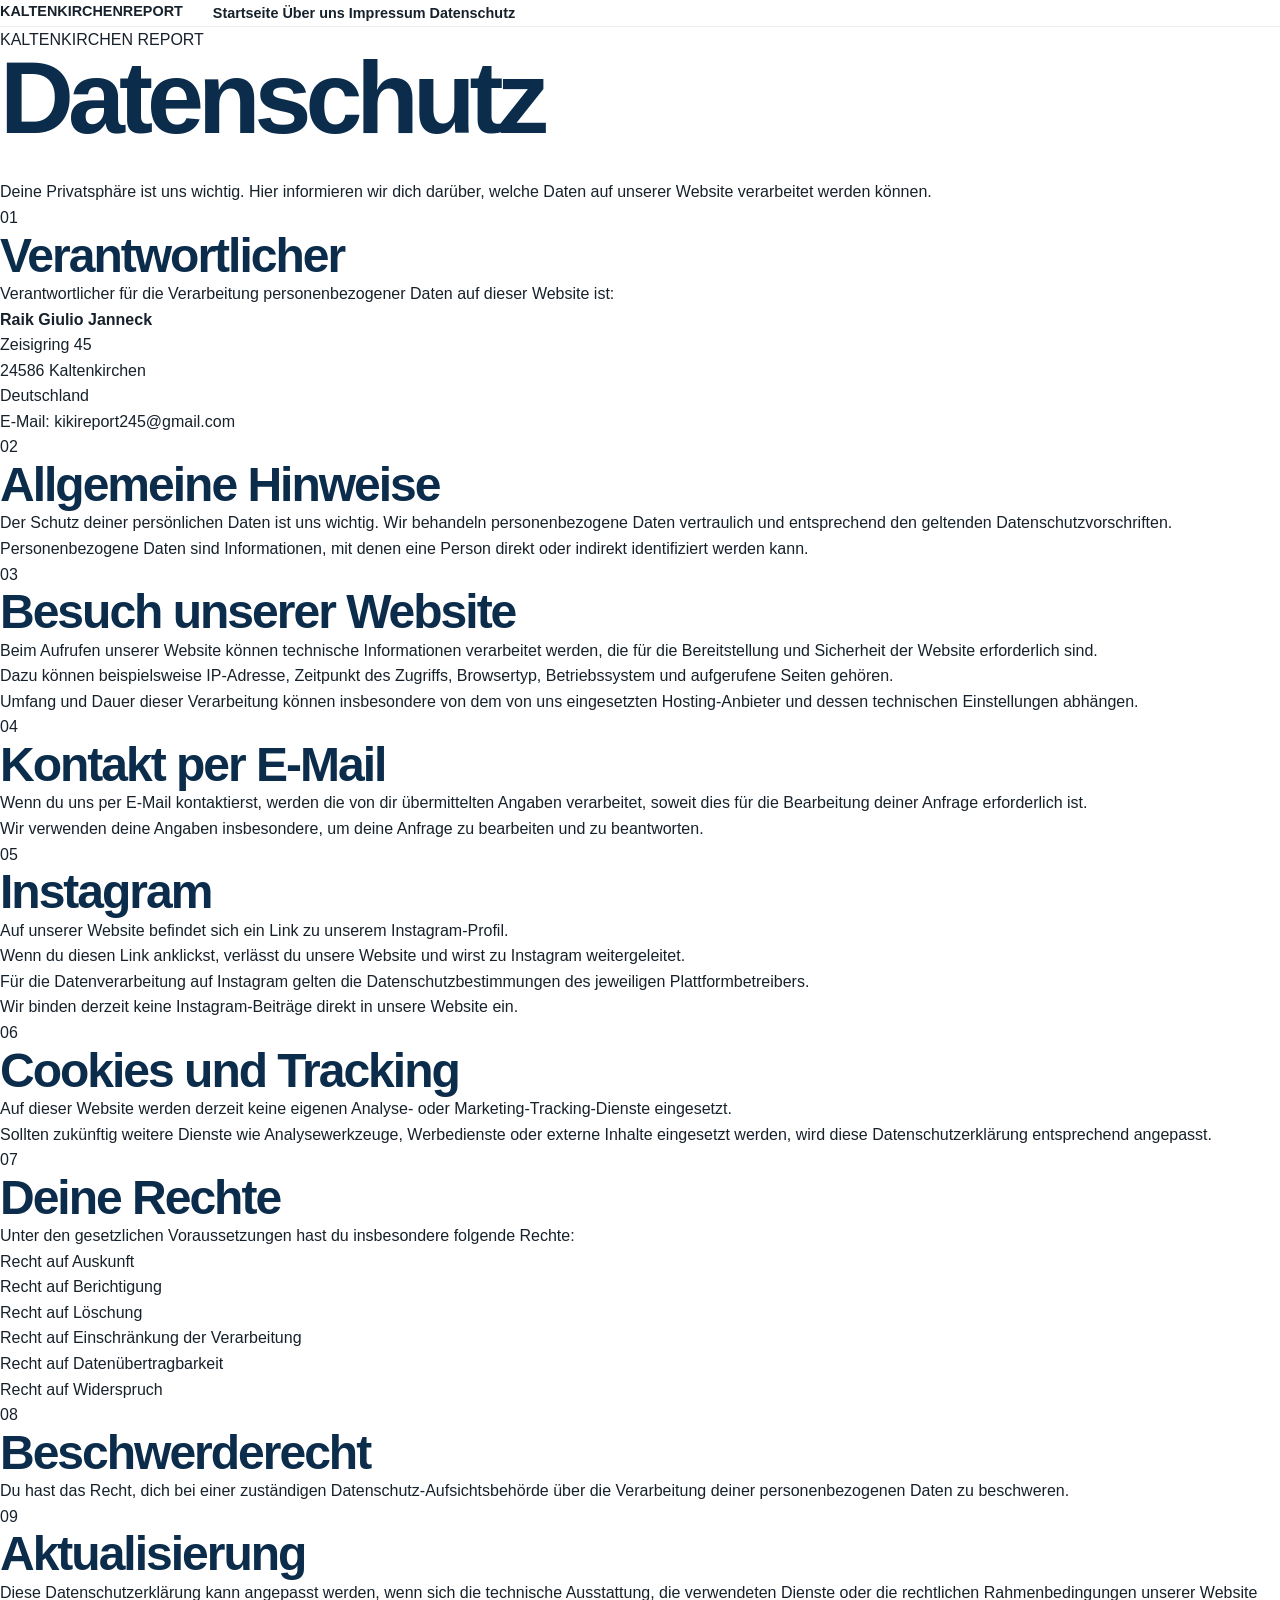
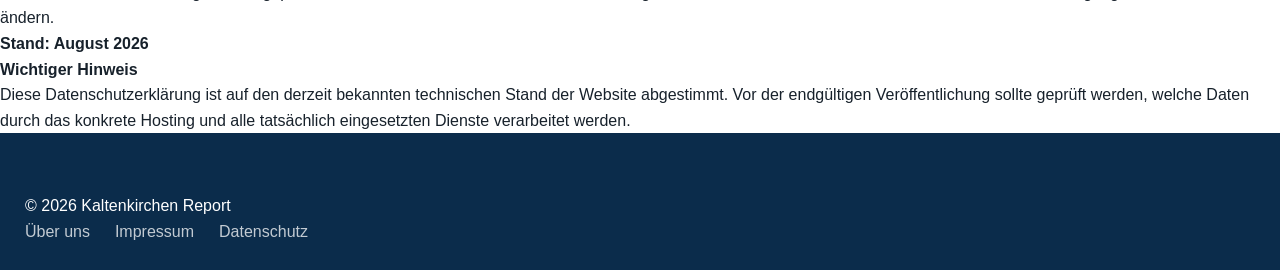
==== datenschutz.html @ b74b1dae "Add files via upload" ====
<!DOCTYPE html>
<html lang="de">

<head>

    <meta charset="UTF-8">
    <meta name="viewport" content="width=device-width, initial-scale=1.0">

    <title>Datenschutz | Kaltenkirchen Report</title>

    <meta
        name="description"
        content="Datenschutzerklärung des Kaltenkirchen Report."
    >

    <link rel="stylesheet" href="Kaltenkirchen_report.css">

</head>

<body>

    <!-- NAVIGATION -->
    <header class="site-header">

        <nav class="navbar">

            <a href="index.html" class="nav-logo">
                KALTENKIRCHEN<span>REPORT</span>
            </a>

            <div class="nav-links">

                <a href="index.html">
                    Startseite
                </a>

                <a href="ueber-uns.html">
                    Über uns
                </a>

                <a href="impressum.html">
                    Impressum
                </a>

                <a href="datenschutz.html" class="active">
                    Datenschutz
                </a>

            </div>

        </nav>

    </header>


    <!-- HAUPTINHALT -->
    <main class="legal-main">

        <section class="legal-hero">

            <span class="legal-kicker">
                KALTENKIRCHEN REPORT
            </span>

            <h1>
                Datenschutz
            </h1>

            <p>
                Deine Privatsphäre ist uns wichtig. Hier informieren wir
                dich darüber, welche Daten auf unserer Website verarbeitet
                werden können.
            </p>

        </section>


        <section class="legal-card">


            <div class="legal-section">

                <span class="legal-number">01</span>

                <div>

                    <h2>Verantwortlicher</h2>

                    <p>
                        Verantwortlicher für die Verarbeitung
                        personenbezogener Daten auf dieser Website ist:
                    </p>

                    <p>
                        <strong>Raik Giulio Janneck</strong><br>
                        Zeisigring 45<br>
                        24586 Kaltenkirchen<br>
                        Deutschland
                    </p>

                    <p>
                        E-Mail:
                        <a href="mailto:kikireport245@gmail.com">
                            kikireport245@gmail.com
                        </a>
                    </p>

                </div>

            </div>


            <div class="legal-section">

                <span class="legal-number">02</span>

                <div>

                    <h2>Allgemeine Hinweise</h2>

                    <p>
                        Der Schutz deiner persönlichen Daten ist uns
                        wichtig. Wir behandeln personenbezogene Daten
                        vertraulich und entsprechend den geltenden
                        Datenschutzvorschriften.
                    </p>

                    <p>
                        Personenbezogene Daten sind Informationen,
                        mit denen eine Person direkt oder indirekt
                        identifiziert werden kann.
                    </p>

                </div>

            </div>


            <div class="legal-section">

                <span class="legal-number">03</span>

                <div>

                    <h2>Besuch unserer Website</h2>

                    <p>
                        Beim Aufrufen unserer Website können technische
                        Informationen verarbeitet werden, die für die
                        Bereitstellung und Sicherheit der Website
                        erforderlich sind.
                    </p>

                    <p>
                        Dazu können beispielsweise IP-Adresse,
                        Zeitpunkt des Zugriffs, Browsertyp,
                        Betriebssystem und aufgerufene Seiten gehören.
                    </p>

                    <p>
                        Umfang und Dauer dieser Verarbeitung können
                        insbesondere von dem von uns eingesetzten
                        Hosting-Anbieter und dessen technischen
                        Einstellungen abhängen.
                    </p>

                </div>

            </div>


            <div class="legal-section">

                <span class="legal-number">04</span>

                <div>

                    <h2>Kontakt per E-Mail</h2>

                    <p>
                        Wenn du uns per E-Mail kontaktierst, werden die
                        von dir übermittelten Angaben verarbeitet,
                        soweit dies für die Bearbeitung deiner Anfrage
                        erforderlich ist.
                    </p>

                    <p>
                        Wir verwenden deine Angaben insbesondere,
                        um deine Anfrage zu bearbeiten und zu beantworten.
                    </p>

                </div>

            </div>


            <div class="legal-section">

                <span class="legal-number">05</span>

                <div>

                    <h2>Instagram</h2>

                    <p>
                        Auf unserer Website befindet sich ein Link zu
                        unserem Instagram-Profil.
                    </p>

                    <p>
                        Wenn du diesen Link anklickst, verlässt du unsere
                        Website und wirst zu Instagram weitergeleitet.
                    </p>

                    <p>
                        Für die Datenverarbeitung auf Instagram gelten
                        die Datenschutzbestimmungen des jeweiligen
                        Plattformbetreibers.
                    </p>

                    <p>
                        Wir binden derzeit keine Instagram-Beiträge
                        direkt in unsere Website ein.
                    </p>

                </div>

            </div>


            <div class="legal-section">

                <span class="legal-number">06</span>

                <div>

                    <h2>Cookies und Tracking</h2>

                    <p>
                        Auf dieser Website werden derzeit keine eigenen
                        Analyse- oder Marketing-Tracking-Dienste eingesetzt.
                    </p>

                    <p>
                        Sollten zukünftig weitere Dienste wie
                        Analysewerkzeuge, Werbedienste oder externe
                        Inhalte eingesetzt werden, wird diese
                        Datenschutzerklärung entsprechend angepasst.
                    </p>

                </div>

            </div>


            <div class="legal-section">

                <span class="legal-number">07</span>

                <div>

                    <h2>Deine Rechte</h2>

                    <p>
                        Unter den gesetzlichen Voraussetzungen hast du
                        insbesondere folgende Rechte:
                    </p>

                    <ul>

                        <li>
                            Recht auf Auskunft
                        </li>

                        <li>
                            Recht auf Berichtigung
                        </li>

                        <li>
                            Recht auf Löschung
                        </li>

                        <li>
                            Recht auf Einschränkung der Verarbeitung
                        </li>

                        <li>
                            Recht auf Datenübertragbarkeit
                        </li>

                        <li>
                            Recht auf Widerspruch
                        </li>

                    </ul>

                </div>

            </div>


            <div class="legal-section">

                <span class="legal-number">08</span>

                <div>

                    <h2>Beschwerderecht</h2>

                    <p>
                        Du hast das Recht, dich bei einer zuständigen
                        Datenschutz-Aufsichtsbehörde über die Verarbeitung
                        deiner personenbezogenen Daten zu beschweren.
                    </p>

                </div>

            </div>


            <div class="legal-section">

                <span class="legal-number">09</span>

                <div>

                    <h2>Aktualisierung</h2>

                    <p>
                        Diese Datenschutzerklärung kann angepasst werden,
                        wenn sich die technische Ausstattung, die
                        verwendeten Dienste oder die rechtlichen
                        Rahmenbedingungen unserer Website ändern.
                    </p>

                    <p>
                        <strong>Stand: August 2026</strong>
                    </p>

                </div>

            </div>


            <div class="legal-note">

                <strong>Wichtiger Hinweis</strong>

                <p>
                    Diese Datenschutzerklärung ist auf den derzeit
                    bekannten technischen Stand der Website abgestimmt.
                    Vor der endgültigen Veröffentlichung sollte geprüft
                    werden, welche Daten durch das konkrete Hosting und
                    alle tatsächlich eingesetzten Dienste verarbeitet
                    werden.
                </p>

            </div>

        </section>

    </main>


    <!-- FOOTER -->
    <footer>

        <div class="footer-content">

            <p>
                © 2026 Kaltenkirchen Report
            </p>

            <div class="footer-links">

                <a href="ueber-uns.html">
                    Über uns
                </a>

                <a href="impressum.html">
                    Impressum
                </a>

                <a href="datenschutz.html">
                    Datenschutz
                </a>

            </div>

        </div>

    </footer>

</body>

</html>
---- Kaltenkirchen_report.css ----
/* ========================================
   KALTENKIRCHEN REPORT
   ======================================== */


/* ========================================
   GRUNDLAGEN
   ======================================== */

* {
    margin: 0;
    padding: 0;
    box-sizing: border-box;
}

html {
    scroll-behavior: smooth;
}

body {
    font-family: Arial, Helvetica, sans-serif;

    background-color: #ffffff;

    color: #17212b;

    line-height: 1.6;
}

a {
    color: inherit;

    text-decoration: none;
}

img {
    max-width: 100%;

    display: block;
}


/* ========================================
   NAVIGATION
   ======================================== */

.navbar {
    position: sticky;

    top: 0;

    z-index: 1000;

    background-color: rgba(255, 255, 255, 0.96);

    border-bottom: 1px solid #e8edf2;

    backdrop-filter: blur(10px);
}

.nav-container {
    max-width: 1200px;

    margin: 0 auto;

    padding: 20px 25px;

    display: flex;

    justify-content: space-between;

    align-items: center;
}

.logo {
    color: #0b2c4b;

    font-size: 1.05rem;

    font-weight: 900;

    letter-spacing: 1px;
}

.logo span {
    display: block;

    font-size: 0.7rem;

    letter-spacing: 4px;
}

nav {
    display: flex;

    gap: 30px;
}

nav a {
    font-size: 0.9rem;

    font-weight: 600;

    transition: 0.2s ease;
}

nav a:hover {
    color: #0b2c4b;

    transform: translateY(-1px);
}


/* ========================================
   HERO
   ======================================== */

.hero {
    max-width: 1200px;

    min-height: 680px;

    margin: 0 auto;

    padding: 90px 25px;

    display: flex;

    justify-content: space-between;

    align-items: center;

    gap: 70px;
}


/* LINKER HERO-BEREICH */

.hero-content {
    flex: 1;

    max-width: 650px;
}

.hero-label {
    color: #0b2c4b;

    font-size: 0.75rem;

    font-weight: 900;

    letter-spacing: 3px;

    margin-bottom: 18px;
}

h1 {
    color: #0b2c4b;

    font-size: clamp(4rem, 8vw, 7.5rem);

    font-weight: 900;

    line-height: 0.9;

    letter-spacing: -6px;

    margin-bottom: 35px;
}

.hero-text {
    max-width: 560px;

    color: #65727d;

    font-size: 1.2rem;

    margin-bottom: 35px;
}

.hero-buttons {
    display: flex;

    gap: 15px;

    flex-wrap: wrap;
}


/* RECHTER HERO-BEREICH */

.hero {
    max-width: 1200px;

    min-height: 680px;

    margin: 0 auto;

    padding: 90px 25px;

    display: flex;

    align-items: center;
}

.hero-content {
    width: 100%;

    max-width: 750px;
}

.hero-image {
    width: 190px;
    height: 190px;

    margin-bottom: 35px;

    border-radius: 50%;

    overflow: hidden;

    background: #ffffff;

    border: 6px solid #0b2c4b;

    box-shadow:
        0 15px 40px rgba(11, 44, 75, 0.18);

    display: flex;

    align-items: center;

    justify-content: center;
}

.hero-image img {
    width: 100%;
    height: 100%;

    object-fit: contain;

    display: block;
}


/* ========================================
   BUTTONS
   ======================================== */

.button {
    display: inline-block;

    padding: 14px 24px;

    border-radius: 10px;

    background-color: #0b2c4b;

    color: #ffffff;

    font-weight: 700;

    transition: 0.2s ease;
}

.button:hover {
    background-color: #123f65;

    transform: translateY(-3px);

    box-shadow:
        0 10px 25px rgba(11, 44, 75, 0.18);
}

.button-light {
    background-color: #eef3f7;

    color: #0b2c4b;
}

.button-light:hover {
    background-color: #dfe8ee;
}


/* ========================================
   ALLGEMEINE SECTIONS
   ======================================== */

.section {
    max-width: 1200px;

    margin: 0 auto;

    padding: 100px 25px;
}

.section-label {
    color: #0b2c4b;

    font-size: 0.75rem;

    font-weight: 900;

    letter-spacing: 3px;

    margin-bottom: 12px;
}

.section-heading {
    display: flex;

    justify-content: space-between;

    align-items: end;

    gap: 30px;

    margin-bottom: 40px;
}

h2 {
    color: #0b2c4b;

    font-size: 3rem;

    line-height: 1.05;

    letter-spacing: -2px;
}

h3 {
    color: #17212b;

    font-size: 1.4rem;

    line-height: 1.2;

    margin-bottom: 12px;
}

.text-link {
    color: #0b2c4b;

    font-weight: 700;
}

.text-link:hover {
    text-decoration: underline;
}


/* ========================================
   NEWS
   ======================================== */

.news-grid {
    display: grid;

    grid-template-columns:
        repeat(3, 1fr);

    gap: 25px;
}

.news-card {
    overflow: hidden;

    background-color: #ffffff;

    border: 1px solid #e8edf2;

    border-radius: 18px;

    box-shadow:
        0 10px 30px rgba(11, 44, 75, 0.06);

    transition: 0.25s ease;
}

.news-card:hover {
    transform: translateY(-6px);

    box-shadow:
        0 20px 40px rgba(11, 44, 75, 0.12);
}

.news-image {
    height: 220px;

    display: flex;

    justify-content: center;

    align-items: center;

    background-color: #eef3f7;

    font-size: 4rem;
}

.news-content {
    padding: 25px;
}

.category {
    color: #0b2c4b;

    font-size: 0.7rem;

    font-weight: 900;

    letter-spacing: 2px;

    margin-bottom: 10px;
}

.news-content p:not(.category) {
    color: #697680;

    margin-bottom: 20px;
}


/* ========================================
   ÜBER UNS
   ======================================== */

.about-section {
    max-width: 1200px;

    margin: 0 auto;

    padding: 100px 25px;

    display: grid;

    grid-template-columns:
        1fr 1fr;

    gap: 80px;

    align-items: center;
}

.about-content > p:not(.section-label) {
    color: #5f6c77;

    font-size: 1.05rem;

    margin-bottom: 20px;
}

.about-content .button {
    margin-top: 10px;
}

.about-highlight {
    padding: 55px;

    background-color: #0b2c4b;

    color: #ffffff;

    border-radius: 25px;
}

.quote-mark {
    display: block;

    font-size: 5rem;

    line-height: 0.5;

    opacity: 0.4;
}

.about-highlight p {
    font-size: 1.5rem;

    line-height: 1.4;

    margin: 25px 0;
}

.quote-line {
    width: 50px;

    height: 2px;

    background-color: #ffffff;

    margin-bottom: 20px;
}


/* ========================================
   UNABHÄNGIGKEIT
   ======================================== */

.independent-section {
    max-width: 1200px;

    margin: 0 auto;

    padding: 0 25px 100px;
}

.independent-card {
    display: flex;

    align-items: center;

    gap: 25px;

    padding: 35px;

    background-color: #f4f7f9;

    border-radius: 20px;
}

.independent-icon {
    width: 55px;

    height: 55px;

    flex-shrink: 0;

    display: flex;

    justify-content: center;

    align-items: center;

    border-radius: 50%;

    background-color: #0b2c4b;

    color: #ffffff;

    font-weight: 900;
}

.independent-card h2 {
    font-size: 1.6rem;

    margin-bottom: 10px;
}

.independent-card p {
    color: #65717c;
}


/* ========================================
   THEMEN
   ======================================== */

.topics-grid {
    display: grid;

    grid-template-columns:
        repeat(3, 1fr);

    gap: 20px;
}

.topic-card {
    padding: 30px;

    border: 1px solid #e8edf2;

    border-radius: 18px;

    transition: 0.2s ease;
}

.topic-card:hover {
    background-color: #0b2c4b;

    color: #ffffff;

    transform: translateY(-4px);
}

.topic-card span {
    display: block;

    font-size: 2rem;

    margin-bottom: 20px;
}

.topic-card p {
    color: #71808c;
}

.topic-card:hover h3,
.topic-card:hover p {
    color: #ffffff;
}


/* ========================================
   MISSION
   ======================================== */

.mission-section {
    padding: 120px 25px;

    text-align: center;

    background-color: #f4f7f9;
}

.mission-section h2 {
    font-size: clamp(3rem, 6vw, 6rem);

    margin-bottom: 35px;
}

.mission-section > p:last-child {
    max-width: 650px;

    margin: 0 auto;

    color: #66737e;

    font-size: 1.1rem;
}


/* ========================================
   INSTAGRAM
   ======================================== */

.instagram-section {
    max-width: 1200px;

    margin: 0 auto;

    padding: 100px 25px;

    display: grid;

    grid-template-columns:
        1fr 1fr;

    gap: 60px;

    align-items: center;
}

.instagram-section > div:first-child > p:not(.section-label) {
    color: #66737e;

    margin: 20px 0 30px;

    font-size: 1.1rem;
}

.instagram-card {
    min-height: 300px;

    display: flex;

    flex-direction: column;

    justify-content: center;

    align-items: center;

    gap: 10px;

    background-color: #0b2c4b;

    color: #ffffff;

    border-radius: 25px;

    box-shadow:
        0 20px 50px rgba(11, 44, 75, 0.2);
}

.instagram-logo {
    font-size: 5rem;
}

.instagram-card strong {
    font-size: 1.2rem;
}

.instagram-card p {
    opacity: 0.7;
}


/* ========================================
   KOOPERATION
   ======================================== */

.cooperation-section {
    max-width: 1100px;

    margin: 0 auto;

    padding: 90px 50px;

    text-align: center;

    background-color: #0b2c4b;

    color: #ffffff;

    border-radius: 25px;
}

.cooperation-section h2 {
    max-width: 750px;

    margin: 0 auto 25px;

    color: #ffffff;
}

.cooperation-section > p:not(.section-label) {
    max-width: 650px;

    margin: 0 auto 30px;

    opacity: 0.75;
}

.cooperation-section .button {
    background-color: #ffffff;

    color: #0b2c4b;
}


/* ========================================
   KONTAKT
   ======================================== */

.contact-section {
    max-width: 1200px;

    margin: 0 auto;

    padding: 120px 25px;

    display: grid;

    grid-template-columns:
        1fr 1fr;

    gap: 80px;

    align-items: center;
}

.contact-section > div:first-child > p:not(.section-label) {
    max-width: 500px;

    color: #66737e;

    margin-top: 20px;
}

.contact-card {
    display: flex;

    flex-direction: column;

    gap: 15px;
}

.contact-item {
    display: flex;

    align-items: center;

    gap: 18px;

    padding: 22px;

    border: 1px solid #e8edf2;

    border-radius: 15px;
}

.contact-item > span {
    font-size: 1.5rem;
}

.contact-item small {
    display: block;

    color: #8a969f;

    margin-bottom: 3px;
}

.contact-item a {
    color: #0b2c4b;

    font-weight: 700;
}


/* ========================================
   FOOTER
   ======================================== */

footer {
    padding: 60px 25px 25px;

    background-color: #0b2c4b;

    color: #ffffff;
}

.footer-container {
    max-width: 1200px;

    margin: 0 auto;

    padding-bottom: 50px;

    display: flex;

    justify-content: space-between;

    gap: 50px;
}

.footer-logo {
    display: inline-block;

    color: #ffffff;

    margin-bottom: 15px;
}

.footer-container p {
    max-width: 300px;

    opacity: 0.6;
}

.footer-links {
    display: flex;

    gap: 25px;

    align-items: flex-start;
}

.footer-links a {
    opacity: 0.75;
}

.footer-links a:hover {
    opacity: 1;
}

.footer-bottom {
    max-width: 1200px;

    margin: 0 auto;

    padding-top: 25px;

    border-top:
        1px solid rgba(255, 255, 255, 0.15);

    display: flex;

    justify-content: space-between;

    gap: 20px;

    font-size: 0.85rem;

    opacity: 0.6;
}

.footer-bottom div {
    display: flex;

    gap: 20px;
}


/* ========================================
   TABLET
   ======================================== */

@media (max-width: 950px) {

    .hero {
        gap: 40px;
    }

    .hero-image {
        width: 350px;

        height: 450px;
    }

    .news-grid {
        grid-template-columns:
            repeat(2, 1fr);
    }

    .topics-grid {
        grid-template-columns:
            repeat(2, 1fr);
    }

}


/* ========================================
   MOBILE
   ======================================== */

@media (max-width: 750px) {


    /* NAVIGATION */

    .nav-container {
        flex-direction: column;

        gap: 15px;
    }

    nav {
        gap: 18px;

        justify-content: center;

        flex-wrap: wrap;
    }


    /* HERO */

    .hero {
        min-height: auto;

        padding: 70px 25px;

        flex-direction: column;

        align-items: stretch;

        gap: 50px;
    }

    h1 {
        font-size: 4.5rem;

        letter-spacing: -4px;
    }

    .hero-image {
        width: 100%;

        height: 420px;
    }


    /* NEWS */

    .news-grid {
        grid-template-columns: 1fr;
    }


    /* ÜBER UNS */

    .about-section {
        grid-template-columns: 1fr;

        gap: 40px;
    }


    /* INSTAGRAM */

    .instagram-section {
        grid-template-columns: 1fr;

        gap: 40px;
    }


    /* KONTAKT */

    .contact-section {
        grid-template-columns: 1fr;

        gap: 40px;
    }


    /* FOOTER */

    .footer-container {
        flex-direction: column;
    }

    .footer-bottom {
        flex-direction: column;
    }

}


/* ========================================
   KLEINE HANDYS
   ======================================== */

@media (max-width: 500px) {


    h1 {
        font-size: 3.5rem;

        letter-spacing: -3px;
    }

    h2 {
        font-size: 2.3rem;
    }

    .hero-text {
        font-size: 1.05rem;
    }

    .hero-buttons {
        flex-direction: column;
    }

    .hero-buttons .button {
        text-align: center;
    }

    .topics-grid {
        grid-template-columns: 1fr;
    }

    .about-highlight {
        padding: 35px;
    }

    .cooperation-section {
        margin: 0 15px;

        padding: 60px 25px;
    }

    .footer-links {
        flex-direction: column;

        gap: 10px;
    }

}
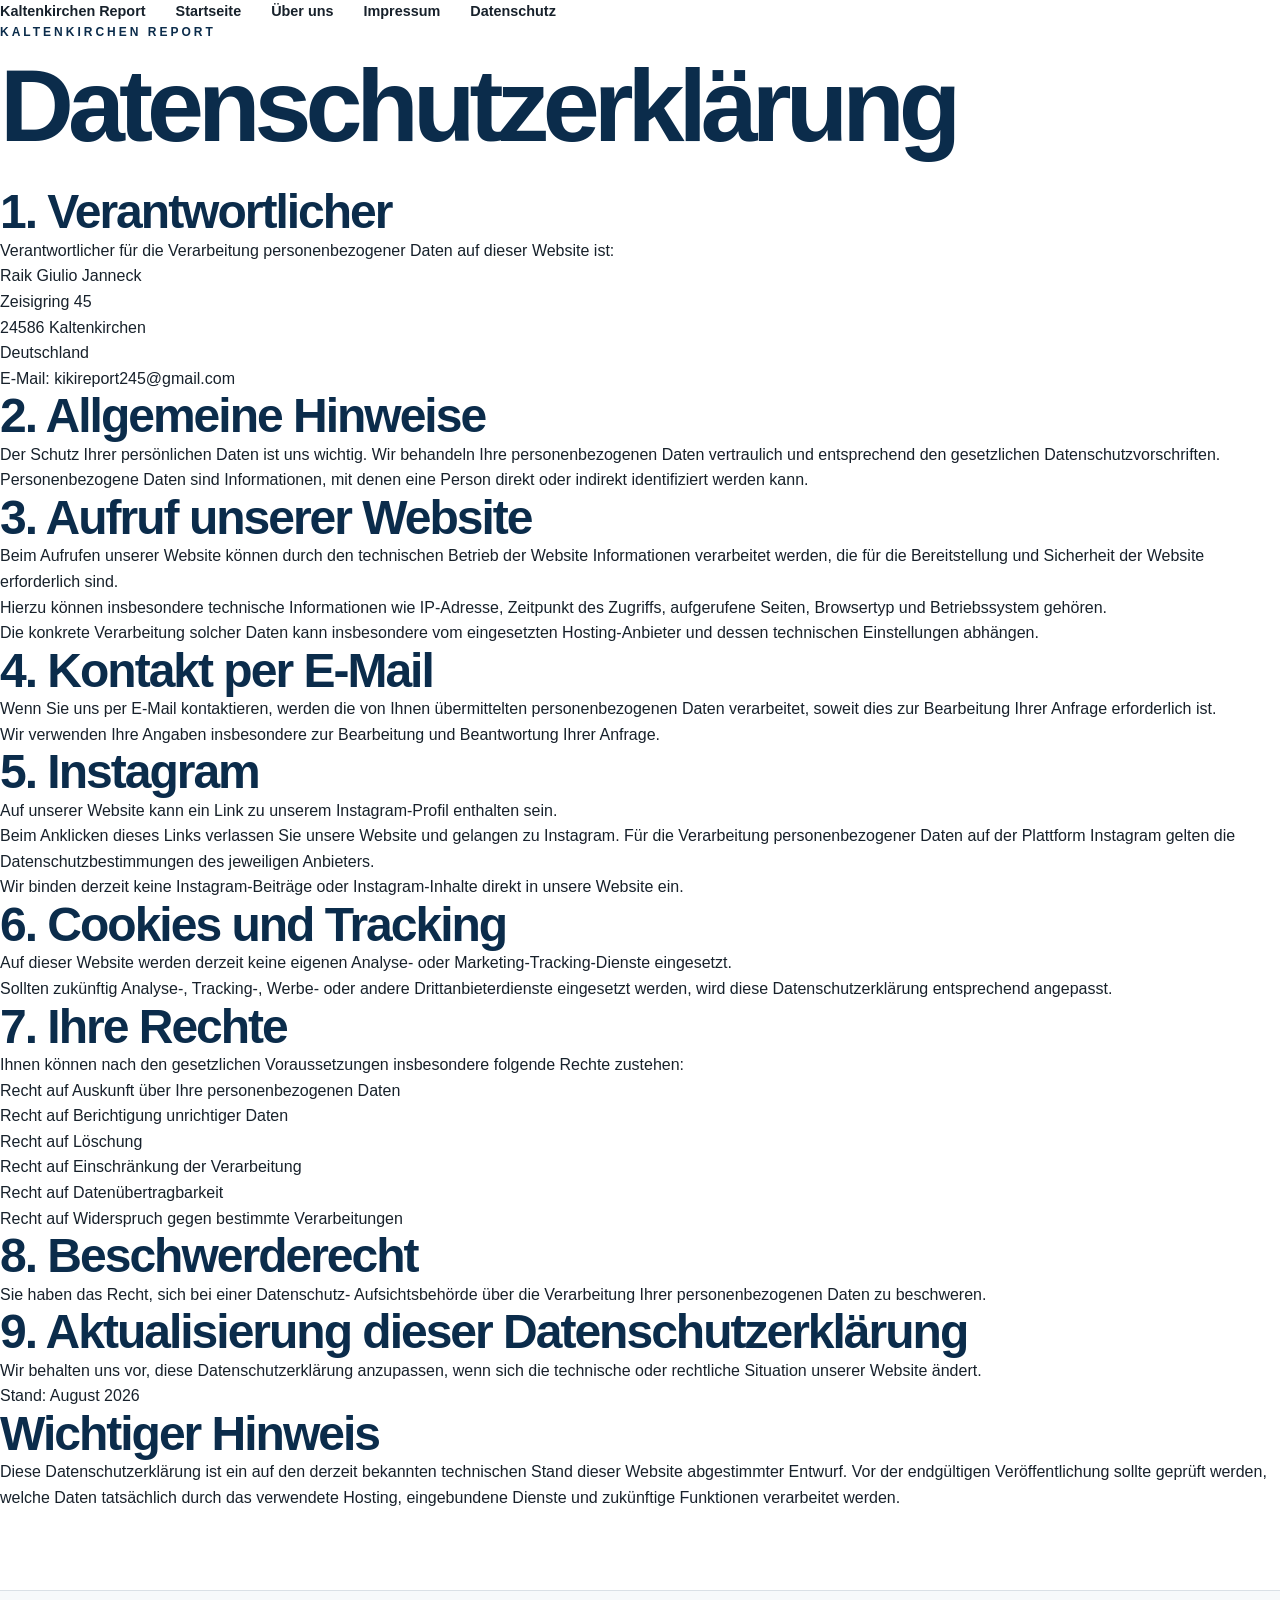
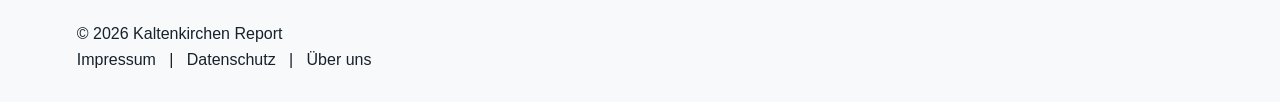
==== commit ea509a06: "Add files via upload" ====
--- a/datenschutz.html
+++ b/datenschutz.html
@@ -4,6 +4,7 @@
 <head>
 
     <meta charset="UTF-8">
+
     <meta name="viewport" content="width=device-width, initial-scale=1.0">
 
     <title>Datenschutz | Kaltenkirchen Report</title>
@@ -17,377 +18,256 @@
 
 </head>
 
+
 <body>
 
-    <!-- NAVIGATION -->
-    <header class="site-header">
-
-        <nav class="navbar">
-
-            <a href="index.html" class="nav-logo">
-                KALTENKIRCHEN<span>REPORT</span>
-            </a>
-
-            <div class="nav-links">
-
-                <a href="index.html">
-                    Startseite
+    <header>
+
+        <nav>
+
+            <a href="index.html">
+                Kaltenkirchen Report
+            </a>
+
+            <a href="index.html">
+                Startseite
+            </a>
+
+            <a href="ueber-uns.html">
+                Über uns
+            </a>
+
+            <a href="impressum.html">
+                Impressum
+            </a>
+
+            <a href="datenschutz.html">
+                Datenschutz
+            </a>
+
+        </nav>
+
+    </header>
+
+
+    <main>
+
+        <section class="legal-page">
+
+            <p class="hero-label">
+                KALTENKIRCHEN REPORT
+            </p>
+
+            <h1>
+                Datenschutzerklärung
+            </h1>
+
+
+            <h2>1. Verantwortlicher</h2>
+
+            <p>
+                Verantwortlicher für die Verarbeitung personenbezogener
+                Daten auf dieser Website ist:
+            </p>
+
+            <p>
+                Raik Giulio Janneck<br>
+                Zeisigring 45<br>
+                24586 Kaltenkirchen<br>
+                Deutschland
+            </p>
+
+            <p>
+                E-Mail:
+                <a href="mailto:kikireport245@gmail.com">
+                    kikireport245@gmail.com
                 </a>
-
-                <a href="ueber-uns.html">
-                    Über uns
-                </a>
-
-                <a href="impressum.html">
-                    Impressum
-                </a>
-
-                <a href="datenschutz.html" class="active">
-                    Datenschutz
-                </a>
-
-            </div>
-
-        </nav>
-
-    </header>
-
-
-    <!-- HAUPTINHALT -->
-    <main class="legal-main">
-
-        <section class="legal-hero">
-
-            <span class="legal-kicker">
-                KALTENKIRCHEN REPORT
-            </span>
-
-            <h1>
+            </p>
+
+
+            <h2>2. Allgemeine Hinweise</h2>
+
+            <p>
+                Der Schutz Ihrer persönlichen Daten ist uns wichtig.
+                Wir behandeln Ihre personenbezogenen Daten vertraulich
+                und entsprechend den gesetzlichen Datenschutzvorschriften.
+            </p>
+
+            <p>
+                Personenbezogene Daten sind Informationen, mit denen eine
+                Person direkt oder indirekt identifiziert werden kann.
+            </p>
+
+
+            <h2>3. Aufruf unserer Website</h2>
+
+            <p>
+                Beim Aufrufen unserer Website können durch den technischen
+                Betrieb der Website Informationen verarbeitet werden, die
+                für die Bereitstellung und Sicherheit der Website erforderlich
+                sind.
+            </p>
+
+            <p>
+                Hierzu können insbesondere technische Informationen wie
+                IP-Adresse, Zeitpunkt des Zugriffs, aufgerufene Seiten,
+                Browsertyp und Betriebssystem gehören.
+            </p>
+
+            <p>
+                Die konkrete Verarbeitung solcher Daten kann insbesondere
+                vom eingesetzten Hosting-Anbieter und dessen technischen
+                Einstellungen abhängen.
+            </p>
+
+
+            <h2>4. Kontakt per E-Mail</h2>
+
+            <p>
+                Wenn Sie uns per E-Mail kontaktieren, werden die von Ihnen
+                übermittelten personenbezogenen Daten verarbeitet, soweit
+                dies zur Bearbeitung Ihrer Anfrage erforderlich ist.
+            </p>
+
+            <p>
+                Wir verwenden Ihre Angaben insbesondere zur Bearbeitung
+                und Beantwortung Ihrer Anfrage.
+            </p>
+
+
+            <h2>5. Instagram</h2>
+
+            <p>
+                Auf unserer Website kann ein Link zu unserem Instagram-Profil
+                enthalten sein.
+            </p>
+
+            <p>
+                Beim Anklicken dieses Links verlassen Sie unsere Website
+                und gelangen zu Instagram. Für die Verarbeitung
+                personenbezogener Daten auf der Plattform Instagram gelten
+                die Datenschutzbestimmungen des jeweiligen Anbieters.
+            </p>
+
+            <p>
+                Wir binden derzeit keine Instagram-Beiträge oder
+                Instagram-Inhalte direkt in unsere Website ein.
+            </p>
+
+
+            <h2>6. Cookies und Tracking</h2>
+
+            <p>
+                Auf dieser Website werden derzeit keine eigenen Analyse-
+                oder Marketing-Tracking-Dienste eingesetzt.
+            </p>
+
+            <p>
+                Sollten zukünftig Analyse-, Tracking-, Werbe- oder andere
+                Drittanbieterdienste eingesetzt werden, wird diese
+                Datenschutzerklärung entsprechend angepasst.
+            </p>
+
+
+            <h2>7. Ihre Rechte</h2>
+
+            <p>
+                Ihnen können nach den gesetzlichen Voraussetzungen
+                insbesondere folgende Rechte zustehen:
+            </p>
+
+            <ul>
+
+                <li>
+                    Recht auf Auskunft über Ihre personenbezogenen Daten
+                </li>
+
+                <li>
+                    Recht auf Berichtigung unrichtiger Daten
+                </li>
+
+                <li>
+                    Recht auf Löschung
+                </li>
+
+                <li>
+                    Recht auf Einschränkung der Verarbeitung
+                </li>
+
+                <li>
+                    Recht auf Datenübertragbarkeit
+                </li>
+
+                <li>
+                    Recht auf Widerspruch gegen bestimmte Verarbeitungen
+                </li>
+
+            </ul>
+
+
+            <h2>8. Beschwerderecht</h2>
+
+            <p>
+                Sie haben das Recht, sich bei einer Datenschutz-
+                Aufsichtsbehörde über die Verarbeitung Ihrer
+                personenbezogenen Daten zu beschweren.
+            </p>
+
+
+            <h2>9. Aktualisierung dieser Datenschutzerklärung</h2>
+
+            <p>
+                Wir behalten uns vor, diese Datenschutzerklärung
+                anzupassen, wenn sich die technische oder rechtliche
+                Situation unserer Website ändert.
+            </p>
+
+            <p>
+                Stand: August 2026
+            </p>
+
+
+            <h2>Wichtiger Hinweis</h2>
+
+            <p>
+                Diese Datenschutzerklärung ist ein auf den derzeit
+                bekannten technischen Stand dieser Website abgestimmter
+                Entwurf. Vor der endgültigen Veröffentlichung sollte
+                geprüft werden, welche Daten tatsächlich durch das
+                verwendete Hosting, eingebundene Dienste und zukünftige
+                Funktionen verarbeitet werden.
+            </p>
+
+        </section>
+
+    </main>
+
+
+    <footer>
+
+        <p>
+            © 2026 Kaltenkirchen Report
+        </p>
+
+        <p>
+
+            <a href="impressum.html">
+                Impressum
+            </a>
+
+            &nbsp; | &nbsp;
+
+            <a href="datenschutz.html">
                 Datenschutz
-            </h1>
-
-            <p>
-                Deine Privatsphäre ist uns wichtig. Hier informieren wir
-                dich darüber, welche Daten auf unserer Website verarbeitet
-                werden können.
-            </p>
-
-        </section>
-
-
-        <section class="legal-card">
-
-
-            <div class="legal-section">
-
-                <span class="legal-number">01</span>
-
-                <div>
-
-                    <h2>Verantwortlicher</h2>
-
-                    <p>
-                        Verantwortlicher für die Verarbeitung
-                        personenbezogener Daten auf dieser Website ist:
-                    </p>
-
-                    <p>
-                        <strong>Raik Giulio Janneck</strong><br>
-                        Zeisigring 45<br>
-                        24586 Kaltenkirchen<br>
-                        Deutschland
-                    </p>
-
-                    <p>
-                        E-Mail:
-                        <a href="mailto:kikireport245@gmail.com">
-                            kikireport245@gmail.com
-                        </a>
-                    </p>
-
-                </div>
-
-            </div>
-
-
-            <div class="legal-section">
-
-                <span class="legal-number">02</span>
-
-                <div>
-
-                    <h2>Allgemeine Hinweise</h2>
-
-                    <p>
-                        Der Schutz deiner persönlichen Daten ist uns
-                        wichtig. Wir behandeln personenbezogene Daten
-                        vertraulich und entsprechend den geltenden
-                        Datenschutzvorschriften.
-                    </p>
-
-                    <p>
-                        Personenbezogene Daten sind Informationen,
-                        mit denen eine Person direkt oder indirekt
-                        identifiziert werden kann.
-                    </p>
-
-                </div>
-
-            </div>
-
-
-            <div class="legal-section">
-
-                <span class="legal-number">03</span>
-
-                <div>
-
-                    <h2>Besuch unserer Website</h2>
-
-                    <p>
-                        Beim Aufrufen unserer Website können technische
-                        Informationen verarbeitet werden, die für die
-                        Bereitstellung und Sicherheit der Website
-                        erforderlich sind.
-                    </p>
-
-                    <p>
-                        Dazu können beispielsweise IP-Adresse,
-                        Zeitpunkt des Zugriffs, Browsertyp,
-                        Betriebssystem und aufgerufene Seiten gehören.
-                    </p>
-
-                    <p>
-                        Umfang und Dauer dieser Verarbeitung können
-                        insbesondere von dem von uns eingesetzten
-                        Hosting-Anbieter und dessen technischen
-                        Einstellungen abhängen.
-                    </p>
-
-                </div>
-
-            </div>
-
-
-            <div class="legal-section">
-
-                <span class="legal-number">04</span>
-
-                <div>
-
-                    <h2>Kontakt per E-Mail</h2>
-
-                    <p>
-                        Wenn du uns per E-Mail kontaktierst, werden die
-                        von dir übermittelten Angaben verarbeitet,
-                        soweit dies für die Bearbeitung deiner Anfrage
-                        erforderlich ist.
-                    </p>
-
-                    <p>
-                        Wir verwenden deine Angaben insbesondere,
-                        um deine Anfrage zu bearbeiten und zu beantworten.
-                    </p>
-
-                </div>
-
-            </div>
-
-
-            <div class="legal-section">
-
-                <span class="legal-number">05</span>
-
-                <div>
-
-                    <h2>Instagram</h2>
-
-                    <p>
-                        Auf unserer Website befindet sich ein Link zu
-                        unserem Instagram-Profil.
-                    </p>
-
-                    <p>
-                        Wenn du diesen Link anklickst, verlässt du unsere
-                        Website und wirst zu Instagram weitergeleitet.
-                    </p>
-
-                    <p>
-                        Für die Datenverarbeitung auf Instagram gelten
-                        die Datenschutzbestimmungen des jeweiligen
-                        Plattformbetreibers.
-                    </p>
-
-                    <p>
-                        Wir binden derzeit keine Instagram-Beiträge
-                        direkt in unsere Website ein.
-                    </p>
-
-                </div>
-
-            </div>
-
-
-            <div class="legal-section">
-
-                <span class="legal-number">06</span>
-
-                <div>
-
-                    <h2>Cookies und Tracking</h2>
-
-                    <p>
-                        Auf dieser Website werden derzeit keine eigenen
-                        Analyse- oder Marketing-Tracking-Dienste eingesetzt.
-                    </p>
-
-                    <p>
-                        Sollten zukünftig weitere Dienste wie
-                        Analysewerkzeuge, Werbedienste oder externe
-                        Inhalte eingesetzt werden, wird diese
-                        Datenschutzerklärung entsprechend angepasst.
-                    </p>
-
-                </div>
-
-            </div>
-
-
-            <div class="legal-section">
-
-                <span class="legal-number">07</span>
-
-                <div>
-
-                    <h2>Deine Rechte</h2>
-
-                    <p>
-                        Unter den gesetzlichen Voraussetzungen hast du
-                        insbesondere folgende Rechte:
-                    </p>
-
-                    <ul>
-
-                        <li>
-                            Recht auf Auskunft
-                        </li>
-
-                        <li>
-                            Recht auf Berichtigung
-                        </li>
-
-                        <li>
-                            Recht auf Löschung
-                        </li>
-
-                        <li>
-                            Recht auf Einschränkung der Verarbeitung
-                        </li>
-
-                        <li>
-                            Recht auf Datenübertragbarkeit
-                        </li>
-
-                        <li>
-                            Recht auf Widerspruch
-                        </li>
-
-                    </ul>
-
-                </div>
-
-            </div>
-
-
-            <div class="legal-section">
-
-                <span class="legal-number">08</span>
-
-                <div>
-
-                    <h2>Beschwerderecht</h2>
-
-                    <p>
-                        Du hast das Recht, dich bei einer zuständigen
-                        Datenschutz-Aufsichtsbehörde über die Verarbeitung
-                        deiner personenbezogenen Daten zu beschweren.
-                    </p>
-
-                </div>
-
-            </div>
-
-
-            <div class="legal-section">
-
-                <span class="legal-number">09</span>
-
-                <div>
-
-                    <h2>Aktualisierung</h2>
-
-                    <p>
-                        Diese Datenschutzerklärung kann angepasst werden,
-                        wenn sich die technische Ausstattung, die
-                        verwendeten Dienste oder die rechtlichen
-                        Rahmenbedingungen unserer Website ändern.
-                    </p>
-
-                    <p>
-                        <strong>Stand: August 2026</strong>
-                    </p>
-
-                </div>
-
-            </div>
-
-
-            <div class="legal-note">
-
-                <strong>Wichtiger Hinweis</strong>
-
-                <p>
-                    Diese Datenschutzerklärung ist auf den derzeit
-                    bekannten technischen Stand der Website abgestimmt.
-                    Vor der endgültigen Veröffentlichung sollte geprüft
-                    werden, welche Daten durch das konkrete Hosting und
-                    alle tatsächlich eingesetzten Dienste verarbeitet
-                    werden.
-                </p>
-
-            </div>
-
-        </section>
-
-    </main>
-
-
-    <!-- FOOTER -->
-    <footer>
-
-        <div class="footer-content">
-
-            <p>
-                © 2026 Kaltenkirchen Report
-            </p>
-
-            <div class="footer-links">
-
-                <a href="ueber-uns.html">
-                    Über uns
-                </a>
-
-                <a href="impressum.html">
-                    Impressum
-                </a>
-
-                <a href="datenschutz.html">
-                    Datenschutz
-                </a>
-
-            </div>
-
-        </div>
+            </a>
+
+            &nbsp; | &nbsp;
+
+            <a href="ueber-uns.html">
+                Über uns
+            </a>
+
+        </p>
 
     </footer>
 
--- a/Kaltenkirchen_report.css
+++ b/Kaltenkirchen_report.css
@@ -813,85 +813,46 @@
    FOOTER
    ======================================== */
 
+
 footer {
-    padding: 60px 25px 25px;
-
-    background-color: #0b2c4b;
-
-    color: #ffffff;
-}
-
-.footer-container {
+    margin-top: 80px;
+    padding: 30px 6%;
+    border-top: 1px solid rgba(11, 44, 75, 0.12);
+    background: #f7f9fb;
+}
+
+.footer-content {
     max-width: 1200px;
-
     margin: 0 auto;
 
-    padding-bottom: 50px;
-
     display: flex;
-
+    align-items: center;
     justify-content: space-between;
-
-    gap: 50px;
-}
-
-.footer-logo {
-    display: inline-block;
-
-    color: #ffffff;
-
-    margin-bottom: 15px;
-}
-
-.footer-container p {
-    max-width: 300px;
-
-    opacity: 0.6;
+    gap: 30px;
+}
+
+.footer-content p {
+    margin: 0;
+    color: #667085;
+    font-size: 0.9rem;
 }
 
 .footer-links {
     display: flex;
-
     gap: 25px;
-
-    align-items: flex-start;
+    align-items: center;
 }
 
 .footer-links a {
-    opacity: 0.75;
+    color: #667085;
+    text-decoration: none;
+    font-size: 0.9rem;
+    transition: color 0.2s ease;
 }
 
 .footer-links a:hover {
-    opacity: 1;
-}
-
-.footer-bottom {
-    max-width: 1200px;
-
-    margin: 0 auto;
-
-    padding-top: 25px;
-
-    border-top:
-        1px solid rgba(255, 255, 255, 0.15);
-
-    display: flex;
-
-    justify-content: space-between;
-
-    gap: 20px;
-
-    font-size: 0.85rem;
-
-    opacity: 0.6;
-}
-
-.footer-bottom div {
-    display: flex;
-
-    gap: 20px;
-}
-
+    color: #0b2c4b;
+}
 
 /* ========================================
    TABLET
@@ -1069,4 +1030,582 @@
         gap: 10px;
     }
 
+}
+
+/* =========================================
+   KALTENKIRCHEN REPORT
+   RECHTLICHE SEITEN
+   ========================================= */
+
+.legal-main {
+    width: 100%;
+    max-width: 1200px;
+    margin: 0 auto;
+    padding: 90px 6% 110px;
+}
+
+
+/* -----------------------------------------
+   HERO
+   ----------------------------------------- */
+
+.legal-hero {
+    position: relative;
+    padding: 40px 0 70px;
+    max-width: 850px;
+}
+
+.legal-kicker {
+    display: inline-block;
+
+    color: #0b2c4b;
+
+    font-size: 0.78rem;
+    font-weight: 800;
+
+    letter-spacing: 0.18em;
+
+    margin-bottom: 18px;
+}
+
+.legal-hero h1 {
+    margin: 0;
+
+    color: #0b2c4b;
+
+    font-size: clamp(3.5rem, 8vw, 7rem);
+
+    line-height: 0.9;
+
+    letter-spacing: -0.055em;
+}
+
+.legal-hero p {
+    margin-top: 30px;
+
+    max-width: 700px;
+
+    color: #667085;
+
+    font-size: 1.08rem;
+
+    line-height: 1.8;
+}
+
+
+/* -----------------------------------------
+   RECHTLICHE INHALTE
+   ----------------------------------------- */
+
+.legal-card {
+
+    width: 100%;
+
+    background: #ffffff;
+
+    border-radius: 28px;
+
+    border: 1px solid rgba(11, 44, 75, 0.08);
+
+    box-shadow:
+        0 25px 70px rgba(11, 44, 75, 0.08);
+
+    overflow: hidden;
+}
+
+
+/* -----------------------------------------
+   ABSCHNITTE
+   ----------------------------------------- */
+
+.legal-section {
+
+    display: grid;
+
+    grid-template-columns: 90px 1fr;
+
+    gap: 35px;
+
+    padding: 50px 55px;
+
+    border-bottom: 1px solid rgba(11, 44, 75, 0.08);
+
+    transition: background 0.25s ease;
+}
+
+
+.legal-section:hover {
+    background: #fafcfe;
+}
+
+
+.legal-section:last-of-type {
+    border-bottom: none;
+}
+
+
+/* -----------------------------------------
+   NUMMERN
+   ----------------------------------------- */
+
+.legal-number {
+
+    display: flex;
+
+    align-items: flex-start;
+
+    color: #0b2c4b;
+
+    font-size: 0.75rem;
+
+    font-weight: 800;
+
+    letter-spacing: 0.15em;
+
+    padding-top: 5px;
+}
+
+
+/* -----------------------------------------
+   ÜBERSCHRIFTEN
+   ----------------------------------------- */
+
+.legal-section h2 {
+
+    margin: 0 0 18px;
+
+    color: #0b2c4b;
+
+    font-size: 1.5rem;
+
+    line-height: 1.3;
+
+    letter-spacing: -0.02em;
+}
+
+
+/* -----------------------------------------
+   TEXT
+   ----------------------------------------- */
+
+.legal-section p {
+
+    max-width: 720px;
+
+    margin: 0 0 18px;
+
+    color: #5f6b7a;
+
+    font-size: 1rem;
+
+    line-height: 1.85;
+}
+
+
+.legal-section p:last-child {
+    margin-bottom: 0;
+}
+
+
+/* -----------------------------------------
+   LINKS
+   ----------------------------------------- */
+
+.legal-section a {
+
+    color: #0b2c4b;
+
+    font-weight: 700;
+
+    text-decoration: none;
+
+    border-bottom: 1px solid rgba(11, 44, 75, 0.25);
+
+    transition: all 0.2s ease;
+}
+
+
+.legal-section a:hover {
+
+    border-bottom-color: #0b2c4b;
+
+    opacity: 0.7;
+}
+
+
+/* -----------------------------------------
+   LISTEN
+   ----------------------------------------- */
+
+.legal-section ul {
+
+    max-width: 700px;
+
+    margin: 20px 0 0;
+
+    padding-left: 20px;
+
+    color: #5f6b7a;
+}
+
+
+.legal-section li {
+
+    margin-bottom: 12px;
+
+    line-height: 1.7;
+}
+
+
+/* -----------------------------------------
+   HINWEISBOX
+   ----------------------------------------- */
+
+.legal-note {
+
+    margin: 35px 55px 50px;
+
+    padding: 25px 30px;
+
+    background: #f4f7fa;
+
+    border-radius: 16px;
+
+    border-left: 4px solid #0b2c4b;
+}
+
+
+.legal-note strong {
+
+    display: block;
+
+    margin-bottom: 8px;
+
+    color: #0b2c4b;
+
+    font-size: 0.95rem;
+}
+
+
+.legal-note p {
+
+    margin: 0;
+
+    color: #667085;
+
+    font-size: 0.9rem;
+
+    line-height: 1.7;
+}
+
+
+/* -----------------------------------------
+   NAVIGATION
+   ----------------------------------------- */
+
+.nav-links a.active {
+
+    color: #0b2c4b;
+
+    font-weight: 700;
+}
+
+
+/* -----------------------------------------
+   MOBILE
+   ----------------------------------------- */
+
+@media (max-width: 700px) {
+
+    .legal-main {
+
+        padding: 55px 5% 70px;
+
+    }
+
+
+    .legal-hero {
+
+        padding: 25px 0 45px;
+
+    }
+
+
+    .legal-hero h1 {
+
+        font-size: 3.5rem;
+
+    }
+
+
+    .legal-hero p {
+
+        font-size: 1rem;
+
+    }
+
+
+    .legal-section {
+
+        grid-template-columns: 1fr;
+
+        gap: 10px;
+
+        padding: 35px 25px;
+
+    }
+
+
+    .legal-number {
+
+        padding-top: 0;
+
+    }
+
+
+    .legal-section h2 {
+
+        font-size: 1.25rem;
+
+    }
+
+
+    .legal-note {
+
+        margin: 25px;
+
+        padding: 20px;
+
+    }
+
+}
+
+/* =========================================
+   KALENDER / TERMINE
+   ========================================= */
+
+.calendar-section {
+    width: 100%;
+    max-width: 1200px;
+
+    margin: 80px auto;
+
+    padding: 55px;
+
+    background: #ffffff;
+
+    border: 1px solid rgba(11, 44, 75, 0.08);
+
+    border-radius: 28px;
+
+    box-shadow:
+        0 20px 60px rgba(11, 44, 75, 0.07);
+}
+
+
+/* Kopfbereich */
+
+.calendar-header {
+    display: flex;
+
+    align-items: center;
+
+    justify-content: space-between;
+
+    gap: 50px;
+}
+
+
+/* Kleine Überschrift */
+
+.section-kicker {
+    display: inline-block;
+
+    margin-bottom: 15px;
+
+    color: #0b2c4b;
+
+    font-size: 0.78rem;
+
+    font-weight: 800;
+
+    letter-spacing: 0.16em;
+}
+
+
+/* Große Überschrift */
+
+.calendar-header h2 {
+    margin: 0;
+
+    color: #0b2c4b;
+
+    font-size: clamp(2.5rem, 5vw, 4.5rem);
+
+    line-height: 0.95;
+
+    letter-spacing: -0.045em;
+}
+
+
+/* Beschreibung */
+
+.calendar-header p {
+    max-width: 600px;
+
+    margin: 25px 0 0;
+
+    color: #667085;
+
+    font-size: 1rem;
+
+    line-height: 1.7;
+}
+
+
+/* Kalender-Button */
+
+.calendar-button {
+
+    display: inline-flex;
+
+    align-items: center;
+
+    justify-content: center;
+
+    gap: 10px;
+
+    flex-shrink: 0;
+
+    padding: 16px 24px;
+
+    background: #0b2c4b;
+
+    color: #ffffff;
+
+    text-decoration: none;
+
+    border-radius: 14px;
+
+    font-size: 0.95rem;
+
+    font-weight: 700;
+
+    box-shadow:
+        0 10px 25px rgba(11, 44, 75, 0.18);
+
+    transition:
+        transform 0.2s ease,
+        box-shadow 0.2s ease,
+        background 0.2s ease;
+}
+
+
+/* Hover */
+
+.calendar-button:hover {
+
+    background: #123f67;
+
+    transform: translateY(-3px);
+
+    box-shadow:
+        0 15px 30px rgba(11, 44, 75, 0.22);
+}
+
+
+/* Kalender-Icon */
+
+.calendar-button span {
+
+    font-size: 1.15rem;
+
+}
+
+
+/* =========================================
+   MOBILE
+   ========================================= */
+
+@media (max-width: 700px) {
+
+    .calendar-section {
+
+        margin: 55px auto;
+
+        padding: 35px 25px;
+
+        border-radius: 22px;
+    }
+
+
+    .calendar-header {
+
+        flex-direction: column;
+
+        align-items: flex-start;
+
+        gap: 30px;
+    }
+
+
+    .calendar-header h2 {
+
+        font-size: 3rem;
+    }
+
+
+    .calendar-button {
+
+        width: 100%;
+    }
+
+}
+/* =========================================
+   GOOGLE KALENDER
+   ========================================= */
+
+.google-calendar {
+    width: 100%;
+    max-width: 1100px;
+
+    margin: 40px auto 80px;
+
+    background: #ffffff;
+
+    border-radius: 24px;
+
+    overflow: hidden;
+
+    border: 1px solid rgba(11, 44, 75, 0.08);
+
+    box-shadow:
+        0 20px 60px rgba(11, 44, 75, 0.08);
+}
+
+.google-calendar iframe {
+    display: block;
+
+    width: 100%;
+
+    height: 700px;
+
+    border: 0;
+}
+
+
+/* Handy */
+
+@media (max-width: 700px) {
+
+    .google-calendar {
+        margin: 30px auto 60px;
+
+        border-radius: 18px;
+    }
+
+    .google-calendar iframe {
+        height: 650px;
+    }
+
 }
